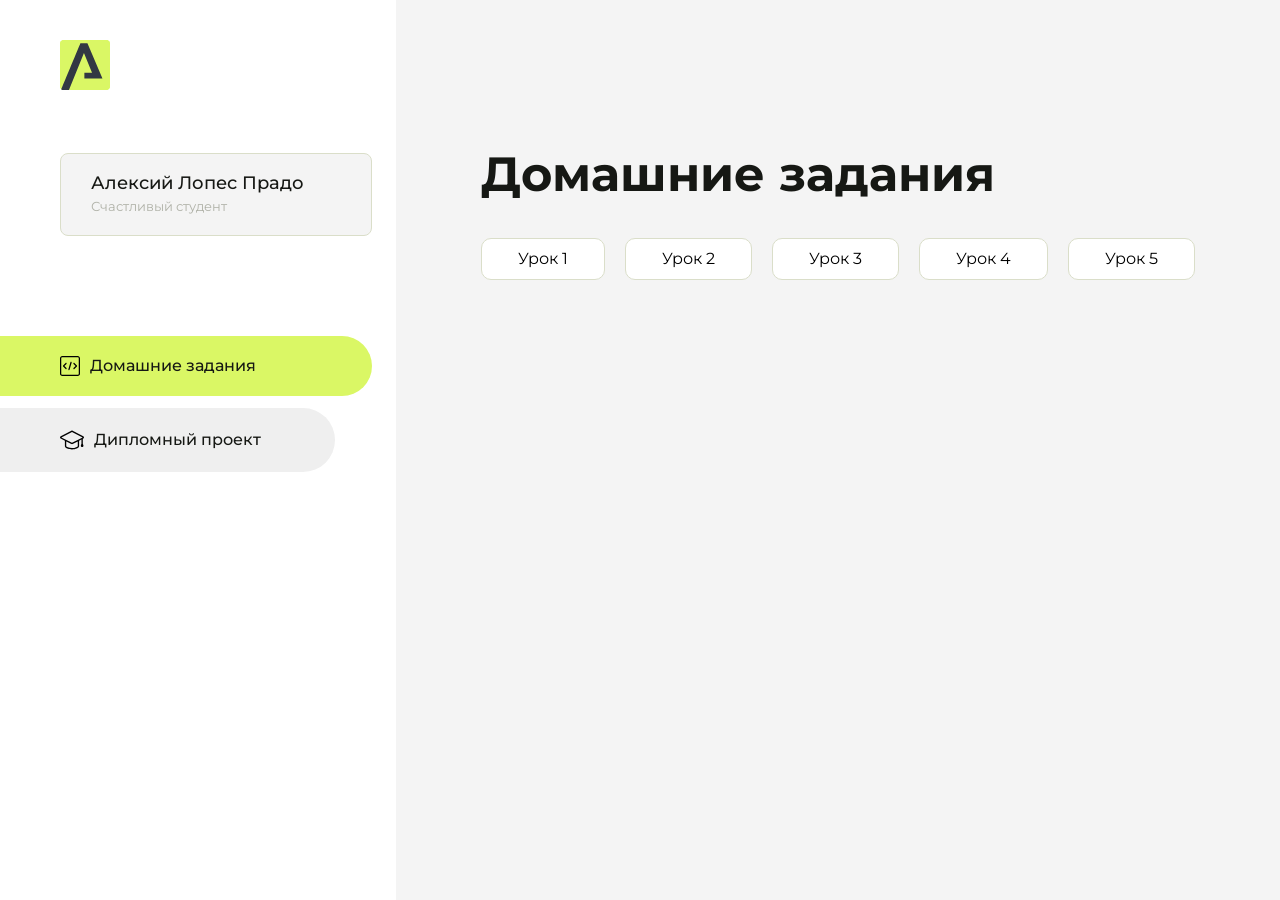
==== index.html @ b068f746 "Update index.html" ====
<!DOCTYPE html>
<html lang="en">
<head>
    <meta charset="UTF-8">
    <meta name="viewport" content="width=device-width, initial-scale=1.0">
    <title>Домашняя работа</title>
    <link rel="shortcut icon" href="src/logo.ico" type="image/x-icon">
    <link rel="preconnect" href="https://fonts.googleapis.com">
    <link rel="preconnect" href="https://fonts.gstatic.com" crossorigin>
    <link href="https://fonts.googleapis.com/css2?family=Montserrat:wght@400;500;700&family=Rubik:wght@500&display=swap"
          rel="stylesheet">
    <link rel="stylesheet" href="src/style.css">
</head>
<body id="body">
<div class="overlay" id="overlay"></div>
<div class="layout">
    <div class="burger" id="burger">
        <svg viewBox="0 0 24 24" fill="none" xmlns="http://www.w3.org/2000/svg">
            <g id="SVGRepo_bgCarrier" stroke-width="0"></g>
            <g id="SVGRepo_tracerCarrier" stroke-linecap="round" stroke-linejoin="round"></g>
            <g id="SVGRepo_iconCarrier">
                <path d="M4 18L20 18" stroke="#DAF765" stroke-width="2" stroke-linecap="round"></path>
                <path d="M4 12L20 12" stroke="#DAF765" stroke-width="2" stroke-linecap="round"></path>
                <path d="M4 6L20 6" stroke="#DAF765" stroke-width="2" stroke-linecap="round"></path>
            </g>
        </svg>
    </div>
    <aside class="sidebar" id="sidebar">
        <div class="sidebar__inner">
            <div class="logo">
                <svg width="50" height="50" viewBox="0 0 50 50" fill="none" xmlns="http://www.w3.org/2000/svg">
                    <g clip-path="url(#clip0_513_74730)">
                        <path d="M46.17 -0.257004H3.83C1.57281 -0.257004 -0.257 1.57281 -0.257 3.83V46.17C-0.257 48.4272 1.57281 50.257 3.83 50.257H46.17C48.4272 50.257 50.257 48.4272 50.257 46.17V3.83C50.257 1.57281 48.4272 -0.257004 46.17 -0.257004Z"
                              fill="#DAF765"/>
                        <path d="M24.375 38.4H42.461L27.441 3.1585H20.4355C20.4355 3.1585 6.7895 35.881 1.1945 49.294C2.015 50.0275 3.0945 50.257 3.6945 50.257H8.8445L23.954 13.07L32.0465 32.8285H24.375V38.4Z"
                              fill="#323843"/>
                    </g>
                    <defs>
                        <clipPath id="clip0_513_74730">
                            <rect width="50" height="50" fill="white"/>
                        </clipPath>
                    </defs>
                </svg>
            </div>
            <div class="sidebar__user">
                <div class="sidebar__name">Алексий Лопес Прадо</div>
                <div class="sidebar__text">Счастливый студент</div>
            </div>
            <div class="sidebar__tabs">
                <div class="sidebar__item">
                    <button class="sidebar__button active" id="tasks">
                        <svg xmlns="http://www.w3.org/2000/svg" width="20" height="20" viewBox="0 0 20 20" fill="none">
                            <g clip-path="url(#clip0_704_74543)">
                                <path d="M17.7083 20H2.29167C1.0275 20 0 18.9725 0 17.7083V2.29167C0 1.0275 1.0275 0 2.29167 0H17.7083C18.9725 0 20 1.0275 20 2.29167V17.7083C20 18.9725 18.9725 20 17.7083 20ZM2.29167 1.25C1.7175 1.25 1.25 1.7175 1.25 2.29167V17.7083C1.25 18.2825 1.7175 18.75 2.29167 18.75H17.7083C18.2825 18.75 18.75 18.2825 18.75 17.7083V2.29167C18.75 1.7175 18.2825 1.25 17.7083 1.25H2.29167Z"
                                      fill="black"/>
                                <path d="M6.04167 13.125C5.88167 13.125 5.72167 13.0642 5.6 12.9417L3.1 10.4417C2.85583 10.1975 2.85583 9.80167 3.1 9.5575L5.6 7.0575C5.84417 6.81333 6.24 6.81333 6.48417 7.0575C6.72833 7.30167 6.72833 7.6975 6.48417 7.94167L4.42583 10L6.48417 12.0583C6.72833 12.3025 6.72833 12.6983 6.48417 12.9425C6.36167 13.0642 6.20167 13.125 6.04167 13.125Z"
                                      fill="black"/>
                                <path d="M8.95833 14.1667C8.9 14.1667 8.84 14.1583 8.78167 14.1417C8.45083 14.0442 8.26083 13.6967 8.35833 13.3658L10.4417 6.28251C10.5392 5.95084 10.8892 5.76417 11.2175 5.85917C11.5483 5.95667 11.7383 6.30417 11.6408 6.63501L9.5575 13.7183C9.47833 13.9908 9.22833 14.1667 8.95833 14.1667Z"
                                      fill="black"/>
                                <path d="M13.9583 13.125C13.7983 13.125 13.6383 13.0642 13.5167 12.9417C13.2725 12.6975 13.2725 12.3017 13.5167 12.0575L15.575 9.99916L13.5167 7.94083C13.2725 7.69666 13.2725 7.30083 13.5167 7.05666C13.7608 6.81249 14.1567 6.81249 14.4008 7.05666L16.9008 9.55666C17.145 9.80083 17.145 10.1967 16.9008 10.4408L14.4008 12.9408C14.2783 13.0642 14.1183 13.125 13.9583 13.125Z"
                                      fill="black"/>
                            </g>
                            <defs>
                                <clipPath id="clip0_704_74543">
                                    <rect width="20" height="20" fill="white"/>
                                </clipPath>
                            </defs>
                        </svg>
                        <span>Домашние задания</span></button>
                </div>
                <div class="sidebar__item">
                    <button class="sidebar__button" id="diplom">
                        <svg xmlns="http://www.w3.org/2000/svg" width="24" height="24" viewBox="0 0 24 24" fill="none">
                            <g clip-path="url(#clip0_704_74553)">
                                <path d="M23.2628 10.5971C23.7176 10.365 24 9.90375 24 9.39337C24 8.883 23.7176 8.42175 23.2628 8.18962L12.6135 2.75362C12.2291 2.55824 11.7705 2.55787 11.3854 2.75399L0.736875 8.19C0.282375 8.42175 0 8.883 0 9.39337C0 9.90375 0.282375 10.365 0.736875 10.5971L4.89038 12.7177V18.2074C4.89038 19.8154 8.412 21.393 12 21.393C15.5884 21.393 19.1096 19.815 19.1096 18.2074V12.7174L21.4609 11.517V15.8017L20.901 17.2305C20.7409 17.6389 20.7934 18.0994 21.0405 18.4616C21.2876 18.8246 21.6979 19.041 22.1366 19.041C22.5754 19.041 22.9852 18.8246 23.2324 18.462C23.4795 18.099 23.532 17.6385 23.3719 17.2301L22.8124 15.8021V10.827L23.2628 10.5971ZM17.7623 18.1721C17.6198 18.6375 15.3491 20.0419 12 20.0419C8.65088 20.0419 6.38025 18.6375 6.2415 18.2074V12.3037L6.23887 12.3019C6.23812 12.057 6.1065 11.8207 5.87325 11.7019L1.3515 9.39337L12 3.95737L22.6489 9.39337L12 14.8294L5.87325 11.7019C5.54063 11.5331 4.6695 11.6674 4.5 12C4.33012 12.3322 4.55813 12.5479 4.89038 12.7177L11.3857 16.0331C11.5781 16.1314 11.7889 16.1805 12 16.1805C12.2107 16.1805 12.4222 16.1314 12.6146 16.0331L17.7593 13.407L17.7623 18.1721Z"
                                      fill="black"/>
                            </g>
                            <defs>
                                <clipPath id="clip0_704_74553">
                                    <rect width="24" height="24" fill="white"/>
                                </clipPath>
                            </defs>
                        </svg>
                        <span>Дипломный проект</span></button>
                </div>
            </div>
        </div>

    </aside>
    <div class="content">
        <div class="container">
            <div class="content__block" id="tasksBlock">
                <div class="content__title">Домашние задания</div>
                <ul class="content__list">
                    <li class="content__list-item">
                        <a href="WebDev/index.html">Урок 1</a>
                    </li>
                    <li class="content__list-item">
                        <a href="lesson2/index.html">Урок 2</a>
                    </li>
                    <li class="content__list-item">
                        <a href="lesson3/index.html">Урок 3</a>
                    </li>
                    <li class="content__list-item">
                        <a href="lesson4/index.html">Урок 4</a>
                    </li>
                    <li class="content__list-item">
                        <a href="dfdffd">Урок 5</a>
                    </li>
                </ul>
            </div>
            <div class="content__block hidden" id="diplomBlock">
                <div class="content__title">Дипломный проект</div>
                <div class="content__list-diplom">
                    <a href="ПАПКА-С-НОМЕРОМ-УРОКА">Ссылка на ДЗ</a>
                </div>
                <div class="content__decor">
                    <div class="content__decor-text">Давай проверим, чему ты научился!</div>
                    <div class="content__decor-img">
                        <img src="src/decor.png" alt="decor">
                    </div>
                </div>
            </div>
        </div>
    </div>
</div>
<script src="src/index.js"></script>
</body>
</html>
---- src/style.css ----
*{padding: 0;margin: 0;border: 0;}
*,*:before,*:after{-webkit-box-sizing: border-box;box-sizing: border-box;}
:focus,:active{outline: none;}
a:focus,a:active{outline: none;}
nav,footer,header,aside{display: block;}
html,body{
    height:100%;width:100%;
    font-size:100%;line-height:1;-ms-text-size-adjust:100%;-moz-text-size-adjust:100%;-webkit-text-size-adjust:100%;}
input,button,textarea{font-family:inherit;}
input::-ms-clear{display: none;}
button{cursor: pointer;}
button::-moz-focus-inner{padding:0;border:0;}
a,a:visited{text-decoration: none;}
a:hover{text-decoration: none;}
ul li{list-style: none;}
img{vertical-align: top;}
h1,h2,h3,h4,h5,h6{font-size:inherit;font-weight: inherit;}
a{color:inherit;}



body {
    font-family: "Montserrat",SansSerif;
    color: black;
}

body.overflow {
    overflow: hidden;
}



.layout {
    display: -webkit-box;
    display: -ms-flexbox;
    display: flex;
    min-height: 100vh;
}

.sidebar {
    padding: 40px 24px 40px 0;
    -ms-flex-negative: 0;
    flex-shrink: 0;
    background-color: white;
}



.content {
    -webkit-box-flex: 1;
    -ms-flex-positive: 1;
    flex-grow: 1;
    background-color: #F4F4F4;
}

.container {
    display: -webkit-box;
    display: -ms-flexbox;
    display: flex;
    -webkit-box-orient: vertical;
    -webkit-box-direction: normal;
    -ms-flex-direction: column;
    flex-direction: column;
    -webkit-box-pack: center;
    -ms-flex-pack: center;
    justify-content: center;
    -webkit-box-align: center;
    -ms-flex-align: center;
    align-items: center;
    padding: 150px 60px 80px 60px;
}


.logo {
    margin-left: 60px;
    margin-bottom: 60px;
}

.sidebar__user {
    background-color: #F4F4F4;
    padding: 20px 30px;
    margin-left: 60px;
    margin-bottom: 100px;
    border-radius: 8px;
    border: 1px solid #DADEC9;
}

.sidebar__name {
    color:#161814;
    font-size: 18px;
    font-weight: 500;
    margin-bottom: 6px;
}

.sidebar__text {
    color: #AFB1A7;
    font-size: 13px;
    font-weight: 400;
    line-height: 130%; /* 16.9px */
}

.sidebar__item {
    width: 372px;
}

.sidebar__button {
    display: -webkit-box;
    display: -ms-flexbox;
    display: flex;
    -webkit-box-align: center;
    -ms-flex-align: center;
    align-items: center;
    gap: 10px;
    padding: 20px 60px;
    margin-bottom: 12px;
    border-radius: 0px 100px 100px 0px;
    -webkit-transition: all .5s;
    -o-transition: all .5s;
    transition: all .5s;
    cursor: pointer;
    width: 90%;
    color:#161814;
    font-size: 16px;
    font-weight: 500;
}

.sidebar__button.active , .sidebar__button:hover {
    width: 100%;
    background-color: #DAF765;
}


.content__title {
    color: #161814;
    font-size: 48px;
    font-weight: 700;
    margin-bottom: 40px;
}

.content__list {
    display: -webkit-box;
    display: -ms-flexbox;
    display: flex;
    -webkit-box-align: center;
    -ms-flex-align: center;
    align-items: center;
    -ms-flex-wrap: wrap;
    flex-wrap: wrap;
    gap: 20px;
}



.content__list-item  {
    cursor: pointer;
    padding: 12px 18px;
    background-color: #fff;
    border-radius: 10px;
    border: 1px solid #DADEC9;
    -webkit-transition: all .3s;
    -o-transition: all .3s;
    transition: all .3s;
}

.content__list-item:hover,.content__list-diplom:hover {
    background-color: #AFB1A7;
}

li a {
    padding: 12px 18px;

}


.content__list-diplom {
    -webkit-transition: all .3s;
    -o-transition: all .3s;
    transition: all .3s;
    display: inline-block;
    padding: 12px 18px;
    background-color: #fff;
    border-radius: 10px;
    border: 1px solid #DADEC9;
}

.content__decor {
    display: -webkit-box;
    display: -ms-flexbox;
    display: flex;
    -webkit-box-align: center;
    -ms-flex-align: center;
    align-items: center;
}

.content__decor-text {
    color:#BEDD44;
    font-size: 36px;
    font-weight: 700;
    line-height: 110%; /* 39.6px */
}

.content__block {
    max-width: 1200px;
}

.content__block.hidden {
    display: none;
}

.content__decor-img img{
    width: 100%;
}

.burger {
    display: none;
    padding: 5px;
    position: fixed;
    top: 3%;
    right: 7%;
    width: 40px;
    height: 40px;
    background-color: #161814;
    border-radius: 50%;
    z-index: 10;
    border: 1px solid #DAF765;
}

@media (max-width: 768px) {
    .burger {
        display: block;
    }

    .sidebar {
        -webkit-transition: all .3s;
        -o-transition: all .3s;
        transition: all .3s;
        -webkit-transform: translateX(-100%);
        -ms-transform: translateX(-100%);
        transform: translateX(-100%);
        position: fixed;
        top: 0;
        left: 0;
        bottom: 0;
        z-index: 5;
    }

    .sidebar.show {
        -webkit-transform: translateX(0%);
        -ms-transform: translateX(0%);
        transform: translateX(0%);
    }

    .overlay {
        opacity: 0;
        pointer-events: none;
        -webkit-transition: all .3s;
        -o-transition: all .3s;
        transition: all .3s;
        position: absolute;
        top: 0;
        right: 0;
        left: 0;
        bottom: 0;
        z-index: 3;
        background-color: #000000e0;
    }

    .overlay.show {
        opacity: 1;
        pointer-events: all;
    }

    .container {
        padding: 40px 20px;
        min-height: 100%;
    }

    .content__decor {
        margin-top: 20px;
        -webkit-box-orient: vertical;
        -webkit-box-direction: normal;
        -ms-flex-direction: column;
        flex-direction: column;
    }
}

@media (max-width: 400px) {
    .sidebar__user {
        margin-left: 0;
    }
}
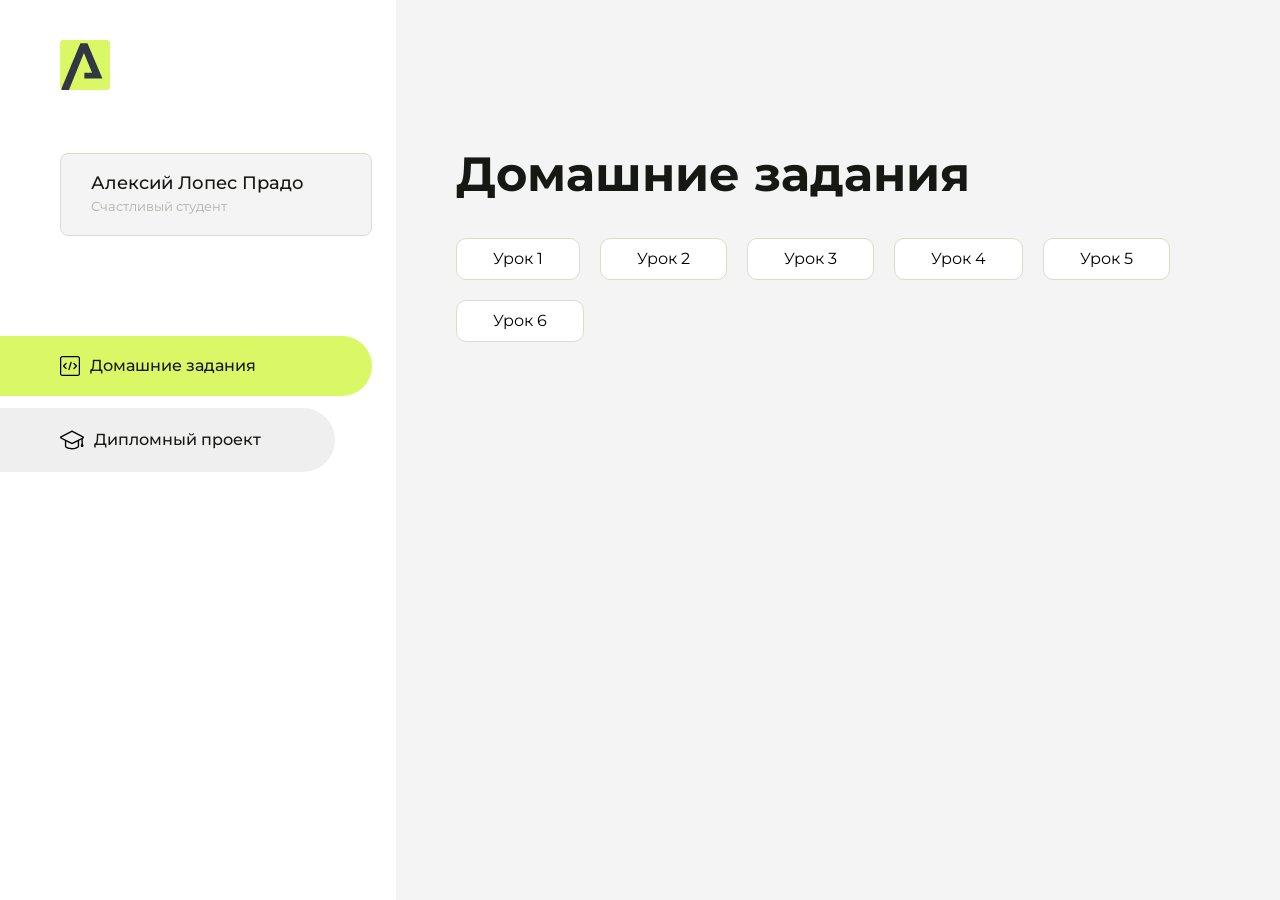
==== commit ca83eb1d: "Update index.html" ====
--- a/index.html
+++ b/index.html
@@ -105,7 +105,10 @@
                         <a href="lesson4/index.html">Урок 4</a>
                     </li>
                     <li class="content__list-item">
-                        <a href="dfdffd">Урок 5</a>
+                        <a href="fit-studio/article.html">Урок 5</a>
+                    </li>
+                    <li class="content__list-item">
+                        <a href="dfdffd">Урок 6</a>
                     </li>
                 </ul>
             </div>
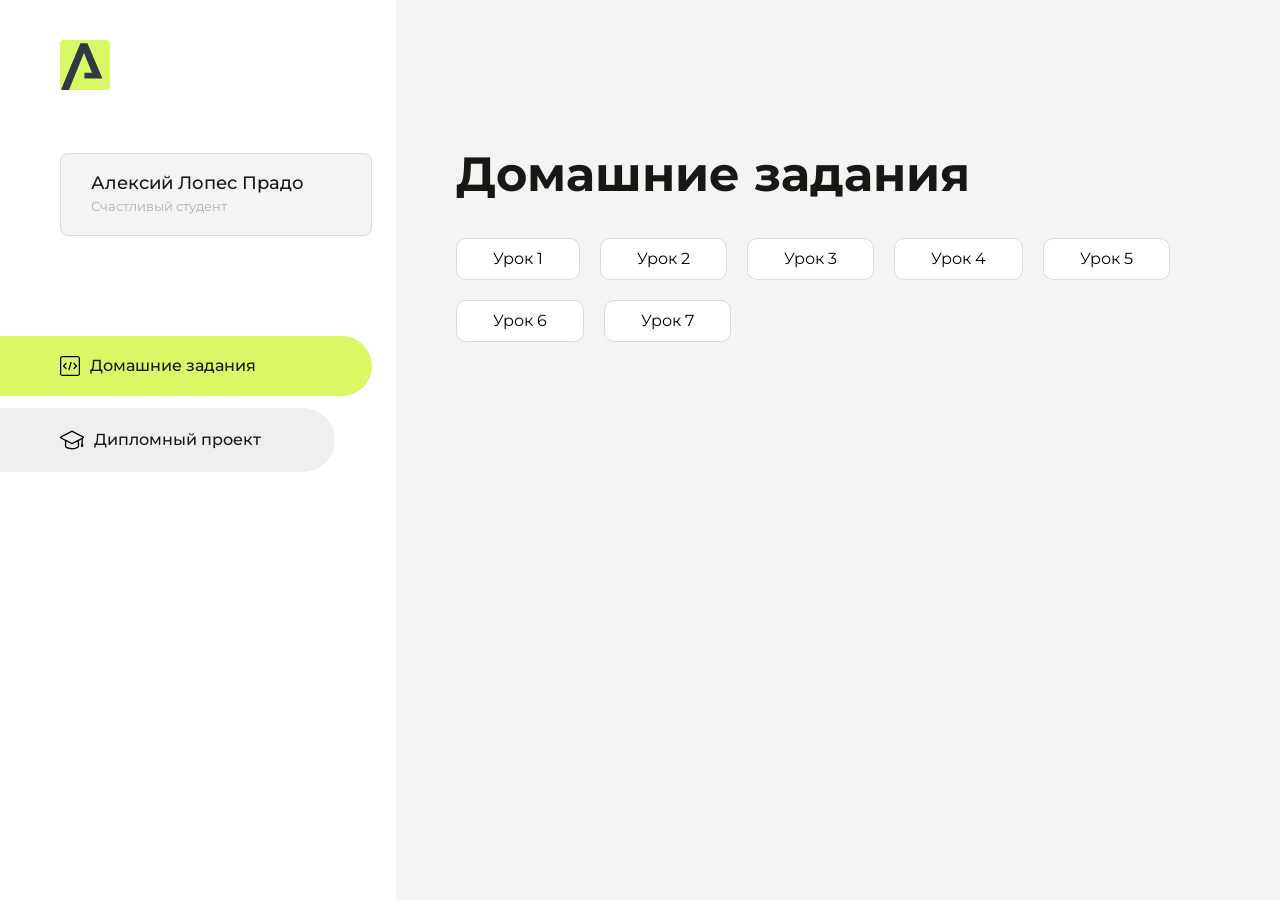
==== commit 4e94ef6c: "Update index.html" ====
--- a/index.html
+++ b/index.html
@@ -108,7 +108,10 @@
                         <a href="fit-studio/article.html">Урок 5</a>
                     </li>
                     <li class="content__list-item">
-                        <a href="dfdffd">Урок 6</a>
+                        <a href="lesson6/index.html">Урок 6</a>
+                    </li>
+                    <li class="content__list-item">
+                        <a href="dfdffd">Урок 7</a>
                     </li>
                 </ul>
             </div>
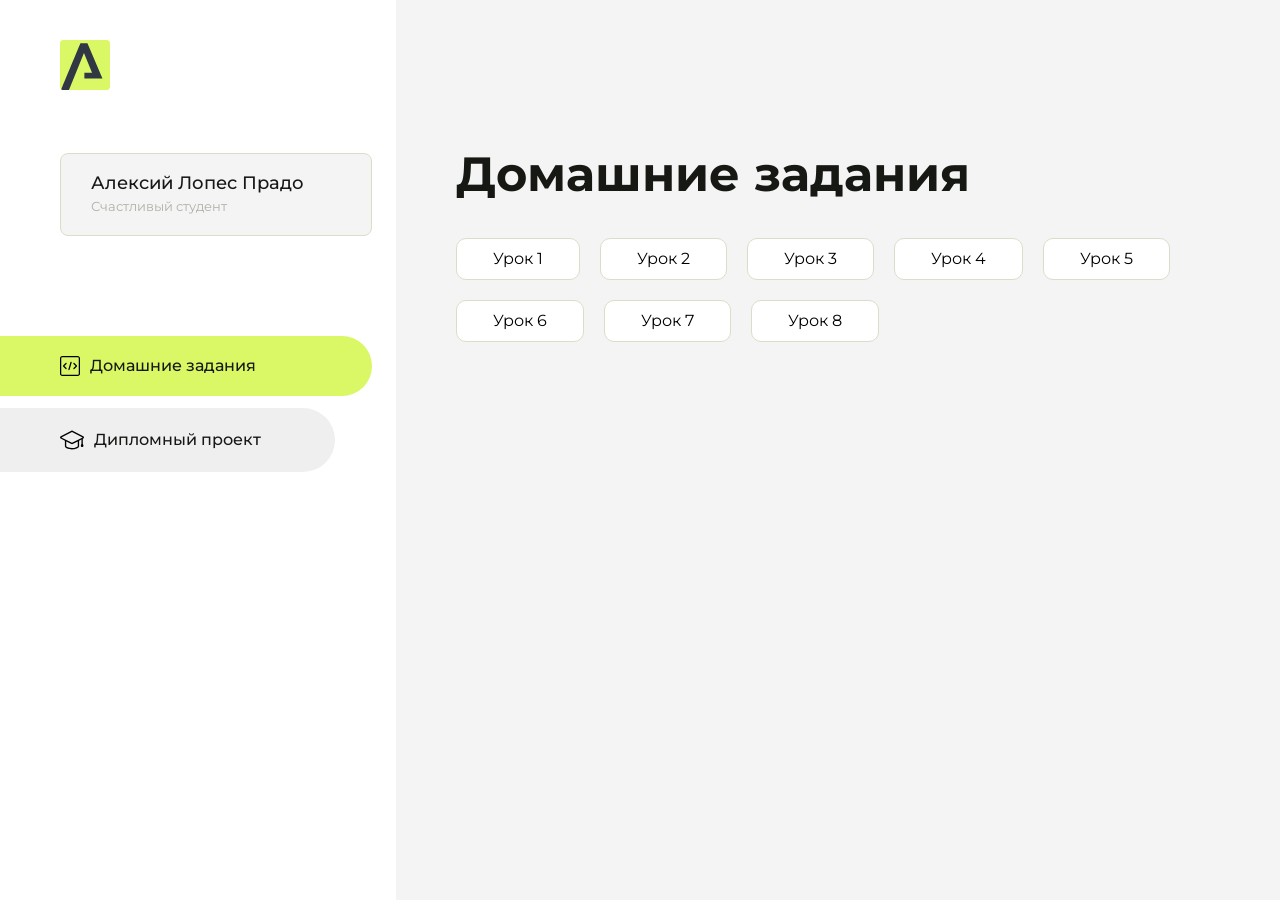
==== commit 3ef9a86c: "Update index.html" ====
--- a/index.html
+++ b/index.html
@@ -111,7 +111,10 @@
                         <a href="lesson6/index.html">Урок 6</a>
                     </li>
                     <li class="content__list-item">
-                        <a href="dfdffd">Урок 7</a>
+                        <a href="lesson8/index.html">Урок 7</a>
+                    </li>
+                    <li class="content__list-item">
+                        <a href="dfdffd">Урок 8</a>
                     </li>
                 </ul>
             </div>
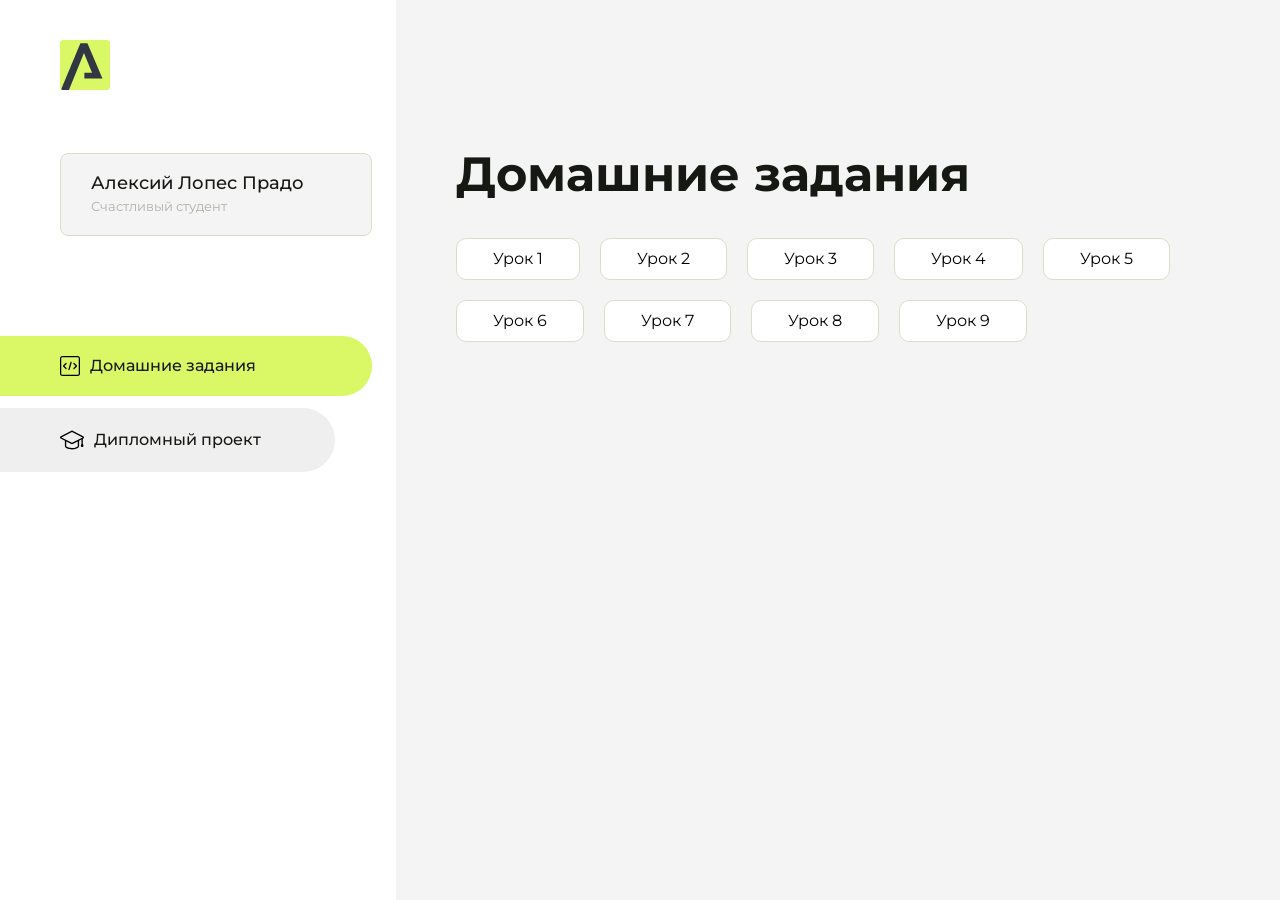
==== commit f230ebb6: "Update index.html" ====
--- a/index.html
+++ b/index.html
@@ -114,7 +114,10 @@
                         <a href="lesson8/index.html">Урок 7</a>
                     </li>
                     <li class="content__list-item">
-                        <a href="dfdffd">Урок 8</a>
+                        <a href="fit-studio2/index.html">Урок 8</a>
+                    </li>
+                    <li class="content__list-item">
+                        <a href="dfdffd">Урок 9</a>
                     </li>
                 </ul>
             </div>
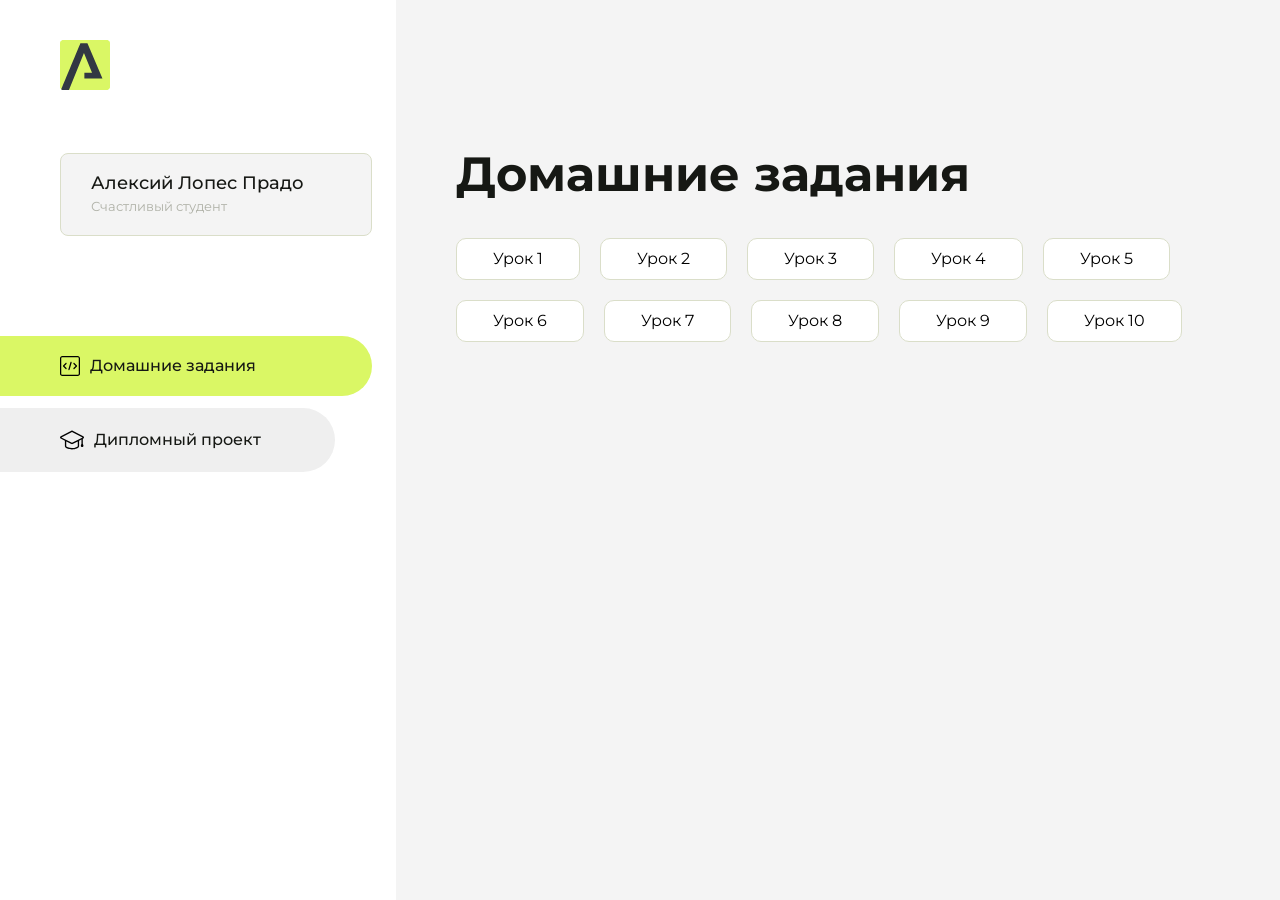
==== commit 38879746: "Update index.html" ====
--- a/index.html
+++ b/index.html
@@ -117,7 +117,10 @@
                         <a href="fit-studio2/index.html">Урок 8</a>
                     </li>
                     <li class="content__list-item">
-                        <a href="dfdffd">Урок 9</a>
+                        <a href="lesson13/index.html">Урок 9</a>
+                    </li>
+                    <li class="content__list-item">
+                        <a href="dfdffd">Урок 10</a>
                     </li>
                 </ul>
             </div>
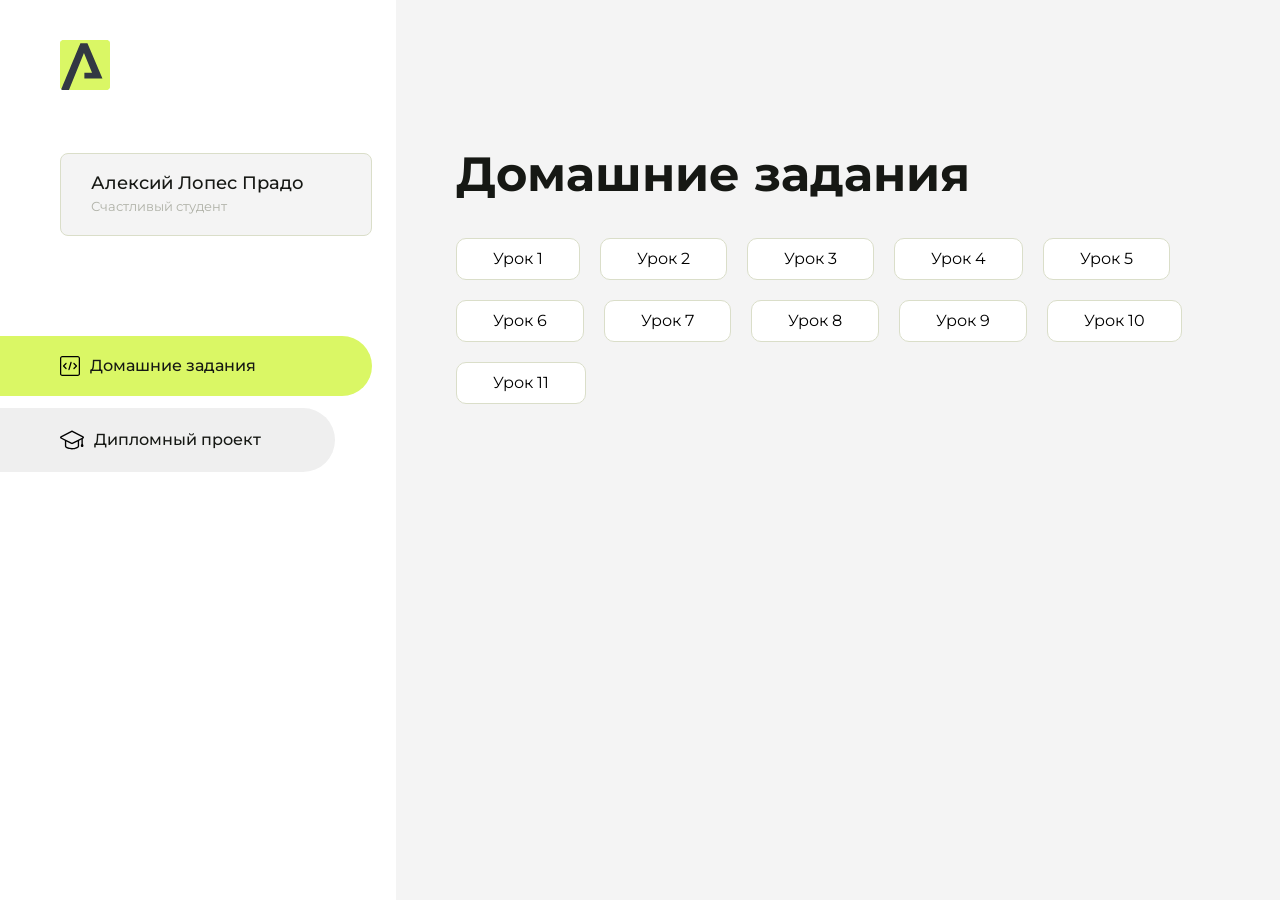
==== commit 41105c74: "Update index.html" ====
--- a/index.html
+++ b/index.html
@@ -120,7 +120,10 @@
                         <a href="lesson13/index.html">Урок 9</a>
                     </li>
                     <li class="content__list-item">
-                        <a href="dfdffd">Урок 10</a>
+                        <a href="nike/index.html">Урок 10</a>
+                    </li>
+                    <li class="content__list-item">
+                        <a href="fgfgfggf">Урок 11</a>
                     </li>
                 </ul>
             </div>
